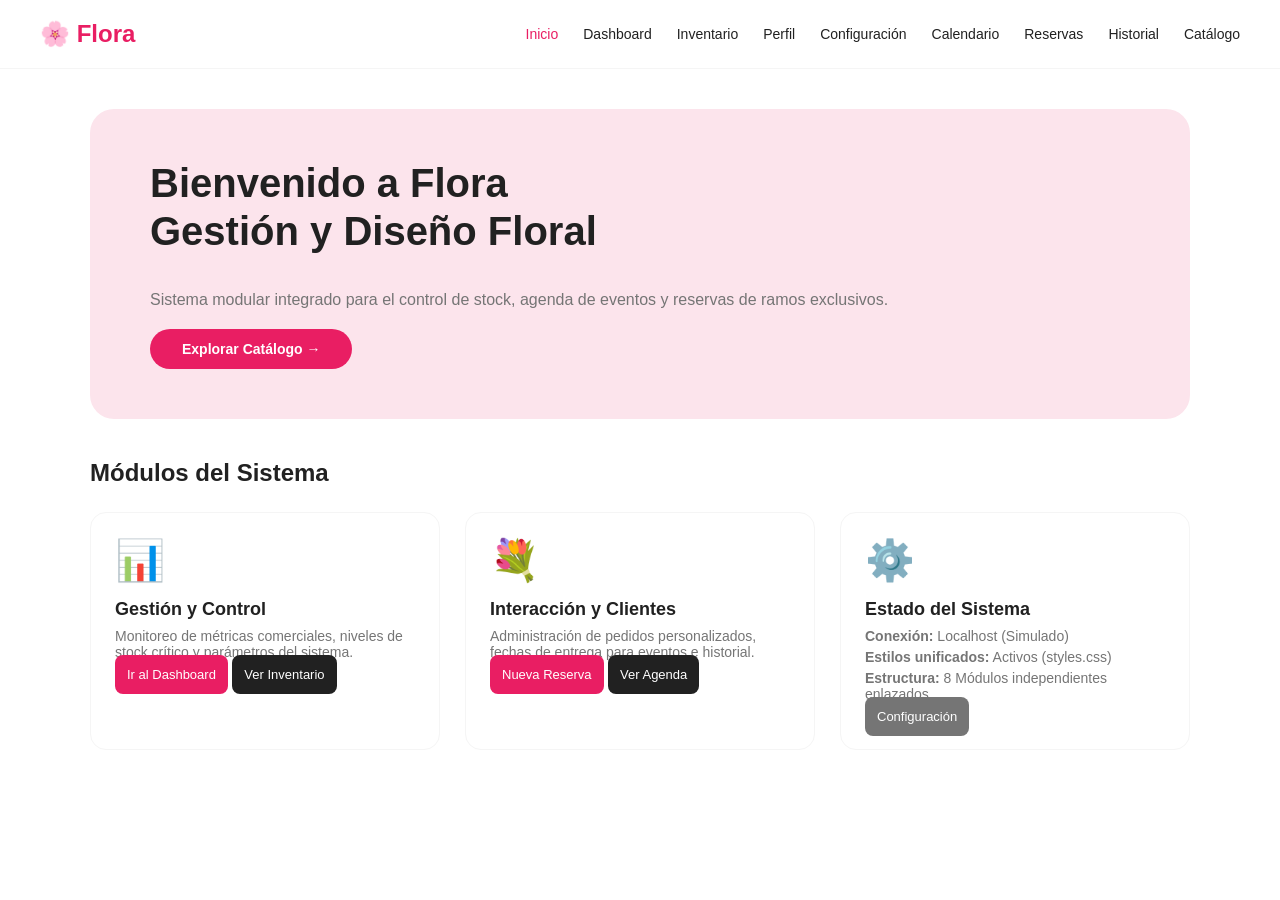
==== index.html @ 751cfa10 "agregamos contenido a index.html" ====
<!DOCTYPE html>
<html lang="es">
<head>
    <meta charset="UTF-8">
    <title>Flora - Inicio</title>
    <link rel="stylesheet" href="styles.css">
</head>
<body>

    <!-- Navbar Global Flora -->
    <nav>
        <div class="logo">🌸 Flora</div>
        <ul>
            <li><a href="index.html" style="color: var(--primary-magenta);">Inicio</a></li>
            <li><a href="dashboard.html">Dashboard</a></li>
            <li><a href="inventario.html">Inventario</a></li>
            <li><a href="perfil.html">Perfil</a></li>
            <li><a href="configuracion.html">Configuración</a></li>
            <li><a href="calendario.html">Calendario</a></li>
            <li><a href="reservas.html">Reservas</a></li>
            <li><a href="historial.html">Historial</a></li>
            <li><a href="catalogo.html">Catálogo</a></li>
        </ul>
    </nav>

    <div class="container">
        <!-- Banner de Bienvenida -->
        <div class="hero-section">
            <h1>Bienvenido a Flora<br>Gestión y Diseño Floral</h1>
            <p style="color: var(--light-gray); margin-bottom: 20px; font-size: 16px;">
                Sistema modular integrado para el control de stock, agenda de eventos y reservas de ramos exclusivos.
            </p>
            <div>
                <a href="catalogo.html" class="btn-primary">Explorar Catálogo →</a>
            </div>
        </div>

        <!-- Acceso Rápido por Roles (Dupla de Trabajo) -->
        <h2>Módulos del Sistema</h2>
        <div class="grid-layout">
            
            <!-- Rol Integrante A: Gestión Interna -->
            <div class="card" style="text-align: left;">
                <div style="font-size: 40px; margin-bottom: 10px;">📊</div>
                <h3>Gestión y Control</h3>
                <p>Monitoreo de métricas comerciales, niveles de stock crítico y parámetros del sistema.</p>
                <a href="dashboard.html" class="btn-secondary-stack" style="text-align: center; text-decoration: none;">Ir al Dashboard</a>
                <a href="inventario.html" class="btn-secondary-stack" style="background: #212121; text-align: center; text-decoration: none;">Ver Inventario</a>
            </div>

            <!-- Rol Integrante B: Interacción y Clientes -->
            <div class="card" style="text-align: left;">
                <div style="font-size: 40px; margin-bottom: 10px;">💐</div>
                <h3>Interacción y Clientes</h3>
                <p>Administración de pedidos personalizados, fechas de entrega para eventos e historial.</p>
                <a href="reservas.html" class="btn-secondary-stack" style="text-align: center; text-decoration: none;">Nueva Reserva</a>
                <a href="calendario.html" class="btn-secondary-stack" style="background: #212121; text-align: center; text-decoration: none;">Ver Agenda</a>
            </div>

            <!-- Resumen de Estado Operativo -->
            <div class="card" style="text-align: left;">
                <div style="font-size: 40px; margin-bottom: 10px;">⚙️</div>
                <h3>Estado del Sistema</h3>
                <p><strong>Conexión:</strong> Localhost (Simulado)</p>
                <p><strong>Estilos unificados:</strong> Activos (styles.css)</p>
                <p><strong>Estructura:</strong> 8 Módulos independientes enlazados.</p>
                <a href="configuracion.html" class="btn-secondary-stack" style="background: var(--light-gray); text-align: center; text-decoration: none;">Configuración</a>
            </div>

        </div>
    </div>

</body>
</html>
---- styles.css ----
/* ==========================================================================
   Variables de Diseño - Identidad Visual Flora (Magenta & Blanco Minimalista)
   ========================================================================== */
:root {
    --primary-magenta: #e91e63; /* Rosa vibrante para botones, logos y links activos */
    --soft-pink: #fce4ec;       /* Fondo pastel suave para el banner superior */
    --dark-text: #212121;       /* Gris oscuro para títulos y legibilidad alta */
    --light-gray: #757575;      /* Gris intermedio para descripciones secundarias */
    --border-gray: #f5f5f5;     /* Separadores y bordes limpios de tarjetas */
    --white: #ffffff;           /* Fondo general limpio */
    --shadow-subtle: rgba(0, 0, 0, 0.05); /* Sombra suave para efectos hover */
}

/* ==========================================================================
   Estilos Globales y Tipografía
   ========================================================================== */
body {
    font-family: 'Poppins', 'Segoe UI', Arial, sans-serif;
    background-color: var(--white);
    color: var(--dark-text);
    margin: 0;
    padding: 0;
    -webkit-font-smoothing: antialiased;
}

/* ==========================================================================
   Menú de Navegación Global (Navbar Limpia)
   ========================================================================== */
nav {
    background-color: var(--white);
    padding: 20px 40px;
    display: flex;
    justify-content: space-between;
    align-items: center;
    border-bottom: 1px solid var(--border-gray);
}

nav .logo {
    color: var(--primary-magenta);
    font-size: 24px;
    font-weight: bold;
    display: flex;
    align-items: center;
    gap: 8px;
}

nav ul {
    list-style: none;
    padding: 0;
    margin: 0;
    display: flex;
    gap: 25px;
    flex-wrap: wrap; /* Soporte para pantallas medianas */
}

nav a {
    color: var(--dark-text);
    text-decoration: none;
    font-weight: 500;
    font-size: 14px;
    transition: color 0.2s ease-in-out;
}

nav a:hover {
    color: var(--primary-magenta);
}

/* ==========================================================================
   Estructura de Contenedores y Diseños de Grilla
   ========================================================================== */
.container {
    max-width: 1100px;
    margin: 40px auto;
    padding: 0 20px;
}

/* Sección Destacada (Hero Banner Rosa de la Imagen) */
.hero-section {
    background-color: var(--soft-pink);
    border-radius: 24px;
    padding: 50px 60px;
    margin-bottom: 40px;
    display: flex;
    flex-direction: column;
    justify-content: center;
    align-items: flex-start;
}

.hero-section h1 {
    font-size: 40px;
    color: var(--dark-text);
    margin: 0 0 20px 0;
    line-height: 1.2;
    font-weight: 700;
}

/* Distribución Modular en Grilla (Catálogo y Dashboards) */
.grid-layout {
    display: grid;
    grid-template-columns: repeat(auto-fill, minmax(280px, 1fr));
    gap: 25px;
    margin-top: 25px;
}

/* Tarjetas Individuales Básicas */
.card {
    background: var(--white);
    border: 1px solid var(--border-gray);
    border-radius: 16px;
    padding: 24px;
    text-align: center;
    transition: transform 0.2s ease, box-shadow 0.2s ease;
}

.card:hover {
    transform: translateY(-4px);
    box-shadow: 0 12px 24px var(--shadow-subtle);
}

.card h3 {
    font-size: 18px;
    margin: 15px 0 8px 0;
    color: var(--dark-text);
}

.card p {
    font-size: 14px;
    color: var(--light-gray);
    margin: 5px 0;
}

.card .price {
    color: var(--primary-magenta);
    font-weight: bold;
    font-size: 16px;
    margin: 10px 0 15px 0;
}

/* ==========================================================================
   Elementos de Interacción (Botones y Enlaces de Acción)
   ========================================================================== */
/* Botón Principal Ovalado Estilo Flora */
button, .btn-primary {
    background-color: var(--primary-magenta);
    color: var(--white);
    border: none;
    padding: 12px 32px;
    border-radius: 50px; /* Bordes totalmente redondeados tipo píldora */
    font-weight: 600;
    font-size: 14px;
    cursor: pointer;
    transition: background-color 0.2s ease;
    display: inline-block;
    text-decoration: none;
}

button:hover, .btn-primary:hover {
    background-color: #c2185b; /* Variación magenta más oscura al pasar el mouse */
}

/* Botones Rectangulares Suaves para Tarjetas e Historial */
.btn-secondary-stack {
    background-color: var(--primary-magenta);
    color: var(--white);
    width: 100%;
    padding: 12px;
    margin-top: 8px;
    border-radius: 8px; /* Borde rectangular suave de la interfaz del catálogo */
    font-size: 13px;
    font-weight: 500;
    border: none;
    cursor: pointer;
    box-sizing: border-box;
    transition: opacity 0.2s ease;
}

.btn-secondary-stack:hover {
    opacity: 0.9;
}

/* ==========================================================================
   Tablas de Datos Limpias (Inventario e Historial)
   ========================================================================== */
table {
    width: 100%;
    border-collapse: collapse;
    margin-top: 25px;
    background: var(--white);
}

th {
    border-bottom: 2px solid var(--border-gray);
    padding: 16px 12px;
    text-align: left;
    color: var(--light-gray);
    font-size: 14px;
    font-weight: 600;
    text-transform: uppercase;
    letter-spacing: 0.5px;
}

td {
    padding: 16px 12px;
    border-bottom: 1px solid var(--border-gray);
    color: var(--dark-text);
    font-size: 14px;
}

tr:hover td {
    background-color: #fafafa; /* Resaltado sutil al pasar sobre filas */
}
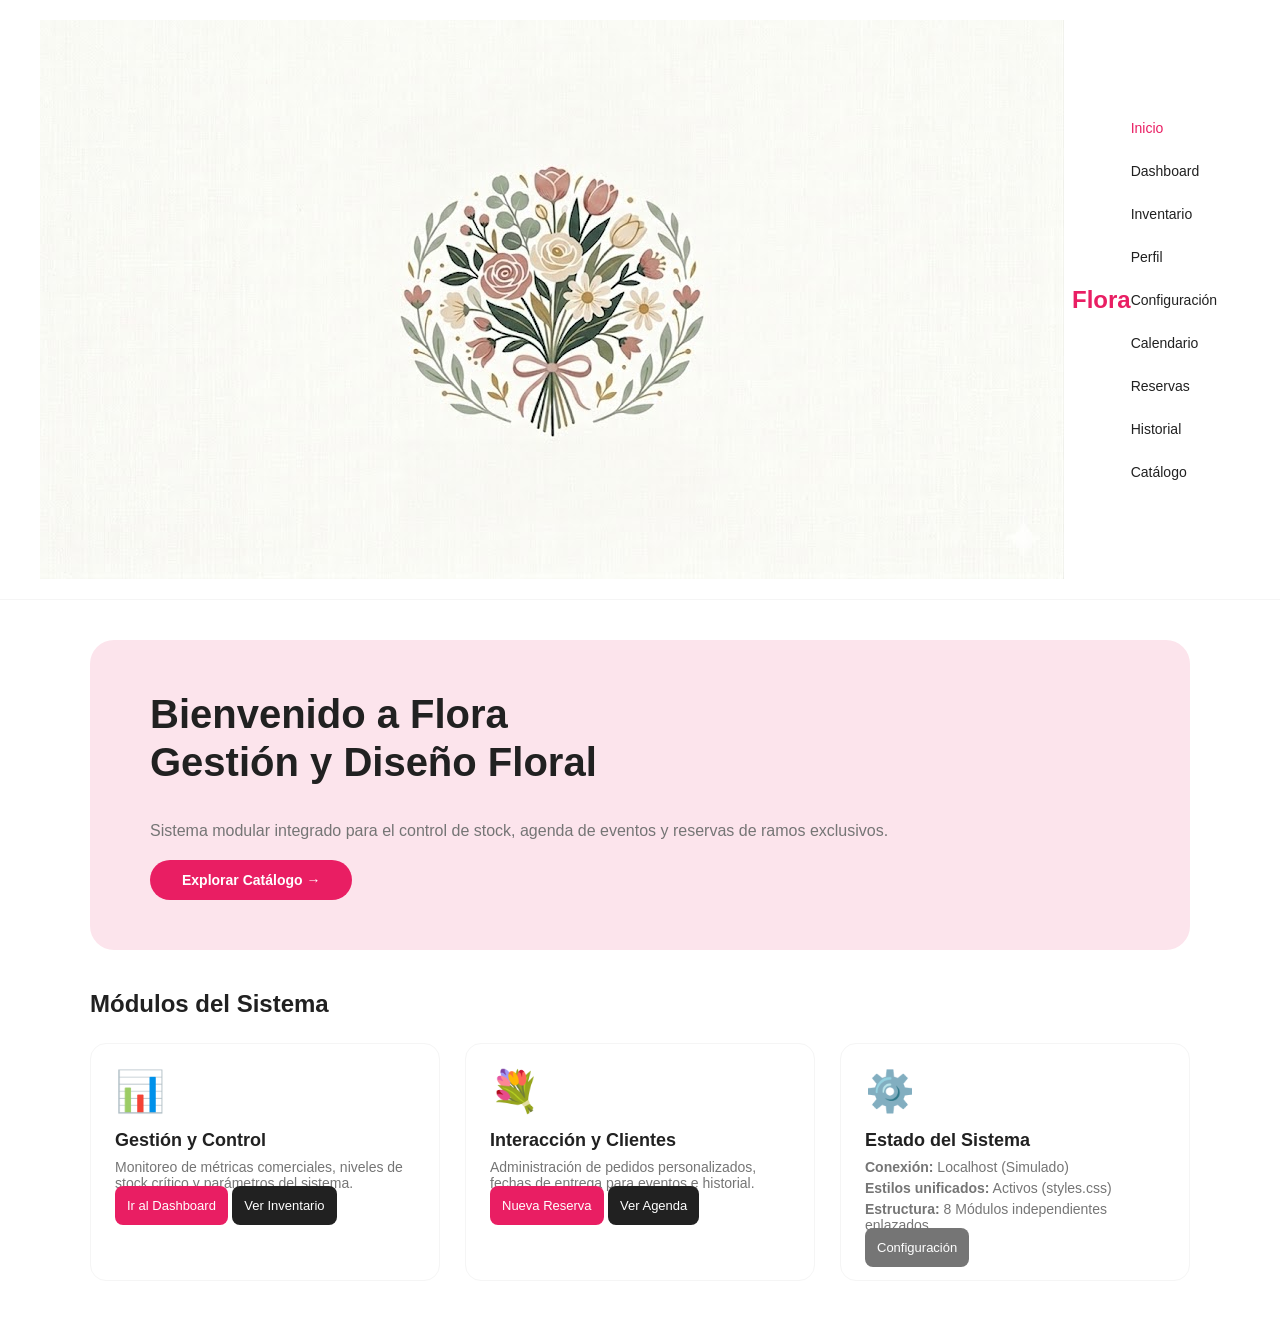
==== commit 1aa78203: "agregamos logo" ====
--- a/index.html
+++ b/index.html
@@ -9,7 +9,10 @@
 
     <!-- Navbar Global Flora -->
     <nav>
-        <div class="logo">🌸 Flora</div>
+         <div class="logo">
+            <img src="imagenes/logo-flores.jpg" alt="Logo Malen y Abi" class="logo-img"> 
+            Flora
+        </div>
         <ul>
             <li><a href="index.html" style="color: var(--primary-magenta);">Inicio</a></li>
             <li><a href="dashboard.html">Dashboard</a></li>
@@ -43,7 +46,7 @@
             <div class="card" style="text-align: left;">
                 <div style="font-size: 40px; margin-bottom: 10px;">📊</div>
                 <h3>Gestión y Control</h3>
-                <p>Monitoreo de métricas comerciales, niveles de stock crítico y parámetros del sistema.</p>
+                <p>Monitoreo de métricas comerciales, niveles de stock crítico y parámetros del sistema.<br></p>
                 <a href="dashboard.html" class="btn-secondary-stack" style="text-align: center; text-decoration: none;">Ir al Dashboard</a>
                 <a href="inventario.html" class="btn-secondary-stack" style="background: #212121; text-align: center; text-decoration: none;">Ver Inventario</a>
             </div>
@@ -52,7 +55,7 @@
             <div class="card" style="text-align: left;">
                 <div style="font-size: 40px; margin-bottom: 10px;">💐</div>
                 <h3>Interacción y Clientes</h3>
-                <p>Administración de pedidos personalizados, fechas de entrega para eventos e historial.</p>
+                <p>Administración de pedidos personalizados, fechas de entrega para eventos e historial.<br></p>
                 <a href="reservas.html" class="btn-secondary-stack" style="text-align: center; text-decoration: none;">Nueva Reserva</a>
                 <a href="calendario.html" class="btn-secondary-stack" style="background: #212121; text-align: center; text-decoration: none;">Ver Agenda</a>
             </div>
@@ -63,7 +66,7 @@
                 <h3>Estado del Sistema</h3>
                 <p><strong>Conexión:</strong> Localhost (Simulado)</p>
                 <p><strong>Estilos unificados:</strong> Activos (styles.css)</p>
-                <p><strong>Estructura:</strong> 8 Módulos independientes enlazados.</p>
+                <p><strong>Estructura:</strong> 8 Módulos independientes enlazados.<br></p>
                 <a href="configuracion.html" class="btn-secondary-stack" style="background: var(--light-gray); text-align: center; text-decoration: none;">Configuración</a>
             </div>
 
--- a/styles.css
+++ b/styles.css
@@ -115,6 +115,27 @@
 .card:hover {
     transform: translateY(-4px);
     box-shadow: 0 12px 24px var(--shadow-subtle);
+}
+
+/* --- CONTROL DE IMÁGENES DEL CATÁLOGO --- */
+/* Reemplaza el estilo inline viejo del emoji por este contenedor controlado */
+.img-container {
+    background-color: var(--border-gray);
+    border-radius: 12px;
+    height: 200px;         /* Limita el alto máximo de la zona de imagen */
+    overflow: hidden;      /* Corta cualquier exceso de la foto */
+    display: flex;
+    justify-content: center;
+    align-items: center;
+    margin-bottom: 15px;   /* Separa la imagen del título */
+}
+
+/* Ajuste inteligente para que la foto no se deforme */
+.card-img {
+    width: 100%;
+    height: 100%;
+    object-fit: cover;     /* Hace que la foto llene el espacio de forma armónica */
+    object-position: center; /* Centra el enfoque de la imagen */
 }
 
 .card h3 {
@@ -208,4 +229,4 @@
 
 tr:hover td {
     background-color: #fafafa; /* Resaltado sutil al pasar sobre filas */
-}
+}
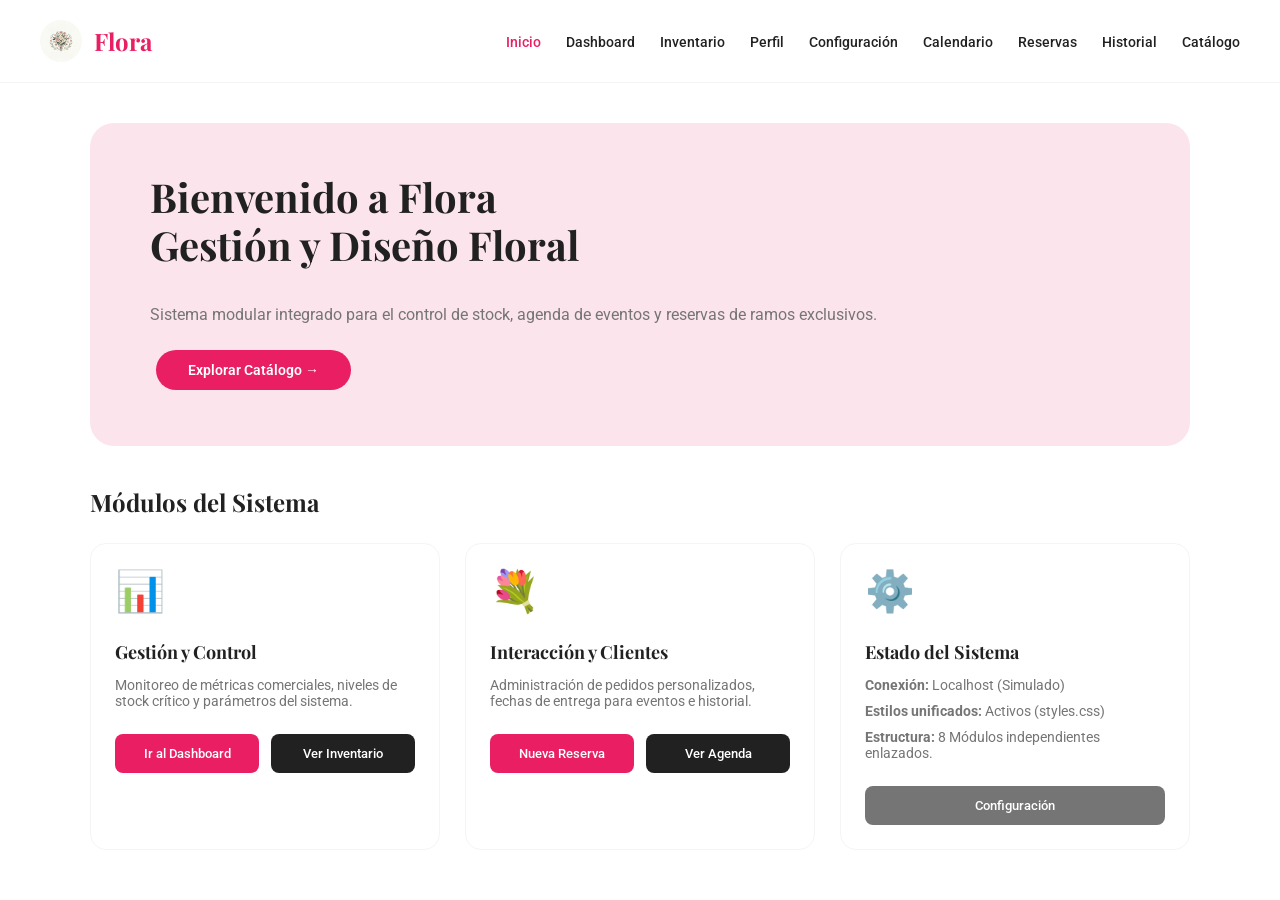
==== commit d78d61ef: "arreglamos el index y styles" ====
--- a/index.html
+++ b/index.html
@@ -7,7 +7,6 @@
 </head>
 <body>
 
-    <!-- Navbar Global Flora -->
     <nav>
          <div class="logo">
             <img src="imagenes/logo-flores.jpg" alt="Logo Malen y Abi" class="logo-img"> 
@@ -27,7 +26,6 @@
     </nav>
 
     <div class="container">
-        <!-- Banner de Bienvenida -->
         <div class="hero-section">
             <h1>Bienvenido a Flora<br>Gestión y Diseño Floral</h1>
             <p style="color: var(--light-gray); margin-bottom: 20px; font-size: 16px;">
@@ -38,40 +36,42 @@
             </div>
         </div>
 
-        <!-- Acceso Rápido por Roles (Dupla de Trabajo) -->
         <h2>Módulos del Sistema</h2>
         <div class="grid-layout">
             
-            <!-- Rol Integrante A: Gestión Interna -->
             <div class="card" style="text-align: left;">
                 <div style="font-size: 40px; margin-bottom: 10px;">📊</div>
                 <h3>Gestión y Control</h3>
-                <p>Monitoreo de métricas comerciales, niveles de stock crítico y parámetros del sistema.<br></p>
-                <a href="dashboard.html" class="btn-secondary-stack" style="text-align: center; text-decoration: none;">Ir al Dashboard</a>
-                <a href="inventario.html" class="btn-secondary-stack" style="background: #212121; text-align: center; text-decoration: none;">Ver Inventario</a>
+                <p>Monitoreo de métricas comerciales, niveles de stock crítico y parámetros del sistema.</p>
+                <div class="card-buttons">
+                    <a href="dashboard.html" class="btn-secondary-stack" style="text-align: center; text-decoration: none;">Ir al Dashboard</a>
+                    <a href="inventario.html" class="btn-secondary-stack" style="background: #212121; text-align: center; text-decoration: none;">Ver Inventario</a>
+                </div>
             </div>
 
-            <!-- Rol Integrante B: Interacción y Clientes -->
             <div class="card" style="text-align: left;">
                 <div style="font-size: 40px; margin-bottom: 10px;">💐</div>
                 <h3>Interacción y Clientes</h3>
-                <p>Administración de pedidos personalizados, fechas de entrega para eventos e historial.<br></p>
-                <a href="reservas.html" class="btn-secondary-stack" style="text-align: center; text-decoration: none;">Nueva Reserva</a>
-                <a href="calendario.html" class="btn-secondary-stack" style="background: #212121; text-align: center; text-decoration: none;">Ver Agenda</a>
+                <p>Administración de pedidos personalizados, fechas de entrega para eventos e historial.</p>
+                <div class="card-buttons">
+                    <a href="reservas.html" class="btn-secondary-stack" style="text-align: center; text-decoration: none;">Nueva Reserva</a>
+                    <a href="calendario.html" class="btn-secondary-stack" style="background: #212121; text-align: center; text-decoration: none;">Ver Agenda</a>
+                </div>
             </div>
 
-            <!-- Resumen de Estado Operativo -->
             <div class="card" style="text-align: left;">
                 <div style="font-size: 40px; margin-bottom: 10px;">⚙️</div>
                 <h3>Estado del Sistema</h3>
                 <p><strong>Conexión:</strong> Localhost (Simulado)</p>
                 <p><strong>Estilos unificados:</strong> Activos (styles.css)</p>
-                <p><strong>Estructura:</strong> 8 Módulos independientes enlazados.<br></p>
-                <a href="configuracion.html" class="btn-secondary-stack" style="background: var(--light-gray); text-align: center; text-decoration: none;">Configuración</a>
+                <p><strong>Estructura:</strong> 8 Módulos independientes enlazados.</p>
+                <div class="card-buttons">
+                    <a href="configuracion.html" class="btn-secondary-stack" style="background: var(--light-gray); text-align: center; text-decoration: none;">Configuración</a>
+                </div>
             </div>
 
         </div>
     </div>
 
 </body>
-</html>
+</html>
--- a/styles.css
+++ b/styles.css
@@ -1,3 +1,8 @@
+/* ==========================================================================
+   Importación de Fuentes (Todo desde CSS)
+   ========================================================================== */
+@import url('https://fonts.googleapis.com/css2?family=Playfair+Display:ital,wght@0,400..900;1,400..900&family=Roboto:wght@400;500;700&display=swap');
+
 /* ==========================================================================
    Variables de Diseño - Identidad Visual Flora (Magenta & Blanco Minimalista)
    ========================================================================== */
@@ -15,12 +20,17 @@
    Estilos Globales y Tipografía
    ========================================================================== */
 body {
-    font-family: 'Poppins', 'Segoe UI', Arial, sans-serif;
+    font-family: 'Roboto', 'Segoe UI', Arial, sans-serif;
     background-color: var(--white);
     color: var(--dark-text);
     margin: 0;
     padding: 0;
     -webkit-font-smoothing: antialiased;
+}
+
+/* Aplicación de la fuente elegante a títulos y Logo */
+h1, h2, h3, h4, .logo, nav .logo {
+    font-family: 'Playfair Display', Georgia, serif;
 }
 
 /* ==========================================================================
@@ -41,7 +51,15 @@
     font-weight: bold;
     display: flex;
     align-items: center;
-    gap: 8px;
+    gap: 12px; /* Espacio entre la imagen del logo y el texto */
+}
+
+/* Control del tamaño del nuevo logo de Malen y Abi */
+.logo-img {
+    width: 42px;          /* Ancho ideal para la barra de navegación */
+    height: 42px;         /* Alto ideal para mantener la proporción 1:1 */
+    object-fit: cover;    /* Evita que el ramo se aplaste o deforme */
+    border-radius: 50%;   /* Hace que la imagen encaje de forma armónica */
 }
 
 nav ul {
@@ -50,7 +68,7 @@
     margin: 0;
     display: flex;
     gap: 25px;
-    flex-wrap: wrap; /* Soporte para pantallas medianas */
+    flex-wrap: wrap; 
 }
 
 nav a {
@@ -74,7 +92,6 @@
     padding: 0 20px;
 }
 
-/* Sección Destacada (Hero Banner Rosa de la Imagen) */
 .hero-section {
     background-color: var(--soft-pink);
     border-radius: 24px;
@@ -94,7 +111,6 @@
     font-weight: 700;
 }
 
-/* Distribución Modular en Grilla (Catálogo y Dashboards) */
 .grid-layout {
     display: grid;
     grid-template-columns: repeat(auto-fill, minmax(280px, 1fr));
@@ -102,7 +118,6 @@
     margin-top: 25px;
 }
 
-/* Tarjetas Individuales Básicas */
 .card {
     background: var(--white);
     border: 1px solid var(--border-gray);
@@ -110,6 +125,8 @@
     padding: 24px;
     text-align: center;
     transition: transform 0.2s ease, box-shadow 0.2s ease;
+    display: flex;
+    flex-direction: column; /* Permite un mejor orden interno en tarjetas alineadas a la izquierda */
 }
 
 .card:hover {
@@ -117,25 +134,24 @@
     box-shadow: 0 12px 24px var(--shadow-subtle);
 }
 
-/* --- CONTROL DE IMÁGENES DEL CATÁLOGO --- */
-/* Reemplaza el estilo inline viejo del emoji por este contenedor controlado */
+/* Contenedor gris de las imágenes del catálogo */
 .img-container {
     background-color: var(--border-gray);
     border-radius: 12px;
-    height: 200px;         /* Limita el alto máximo de la zona de imagen */
-    overflow: hidden;      /* Corta cualquier exceso de la foto */
+    height: 200px;         
+    overflow: hidden;      
     display: flex;
     justify-content: center;
     align-items: center;
-    margin-bottom: 15px;   /* Separa la imagen del título */
-}
-
-/* Ajuste inteligente para que la foto no se deforme */
+    margin-bottom: 15px;   
+}
+
+/* Imagen de los productos del catálogo */
 .card-img {
     width: 100%;
     height: 100%;
-    object-fit: cover;     /* Hace que la foto llene el espacio de forma armónica */
-    object-position: center; /* Centra el enfoque de la imagen */
+    object-fit: cover;     
+    object-position: center; 
 }
 
 .card h3 {
@@ -160,48 +176,56 @@
 /* ==========================================================================
    Elementos de Interacción (Botones y Enlaces de Acción)
    ========================================================================== */
-/* Botón Principal Ovalado Estilo Flora */
+/* Botones principales (Forma de píldora / ovalados) */
 button, .btn-primary {
     background-color: var(--primary-magenta);
     color: var(--white);
     border: none;
     padding: 12px 32px;
-    border-radius: 50px; /* Bordes totalmente redondeados tipo píldora */
+    border-radius: 50px; 
     font-weight: 600;
     font-size: 14px;
     cursor: pointer;
     transition: background-color 0.2s ease;
     display: inline-block;
     text-decoration: none;
+    margin: 6px; 
 }
 
 button:hover, .btn-primary:hover {
-    background-color: #c2185b; /* Variación magenta más oscura al pasar el mouse */
-}
-
-/* Botones Rectangulares Suaves para Tarjetas e Historial */
+    background-color: #c2185b; 
+}
+
+/* Botones secundarios (Rectangulares del catálogo) */
 .btn-secondary-stack {
     background-color: var(--primary-magenta);
     color: var(--white);
-    width: 100%;
     padding: 12px;
-    margin-top: 8px;
-    border-radius: 8px; /* Borde rectangular suave de la interfaz del catálogo */
+    border-radius: 8px; 
     font-size: 13px;
     font-weight: 500;
     border: none;
     cursor: pointer;
     box-sizing: border-box;
     transition: opacity 0.2s ease;
+    flex: 1; /* Hace que los dos botones compartan el espacio de forma limpia */
 }
 
 .btn-secondary-stack:hover {
     opacity: 0.9;
 }
 
+/* --- NUEVO CONTENEDOR PARA SEPARAR BOTONES DEL TEXTO EN LOS MÓDULOS --- */
+.card-buttons {
+    display: flex;
+    gap: 12px;            /* Separa los dos botones entre sí horizontalmente */
+    margin-top: 20px;     /* 👈 SEPARACIÓN DEL TEXTO DE ARRIBA */
+    width: 100%;
+}
+
 /* ==========================================================================
    Tablas de Datos Limpias (Inventario e Historial)
-   ========================================================================== */
+   ========================================================================= */
 table {
     width: 100%;
     border-collapse: collapse;
@@ -228,5 +252,5 @@
 }
 
 tr:hover td {
-    background-color: #fafafa; /* Resaltado sutil al pasar sobre filas */
+    background-color: #fafafa; 
 }
